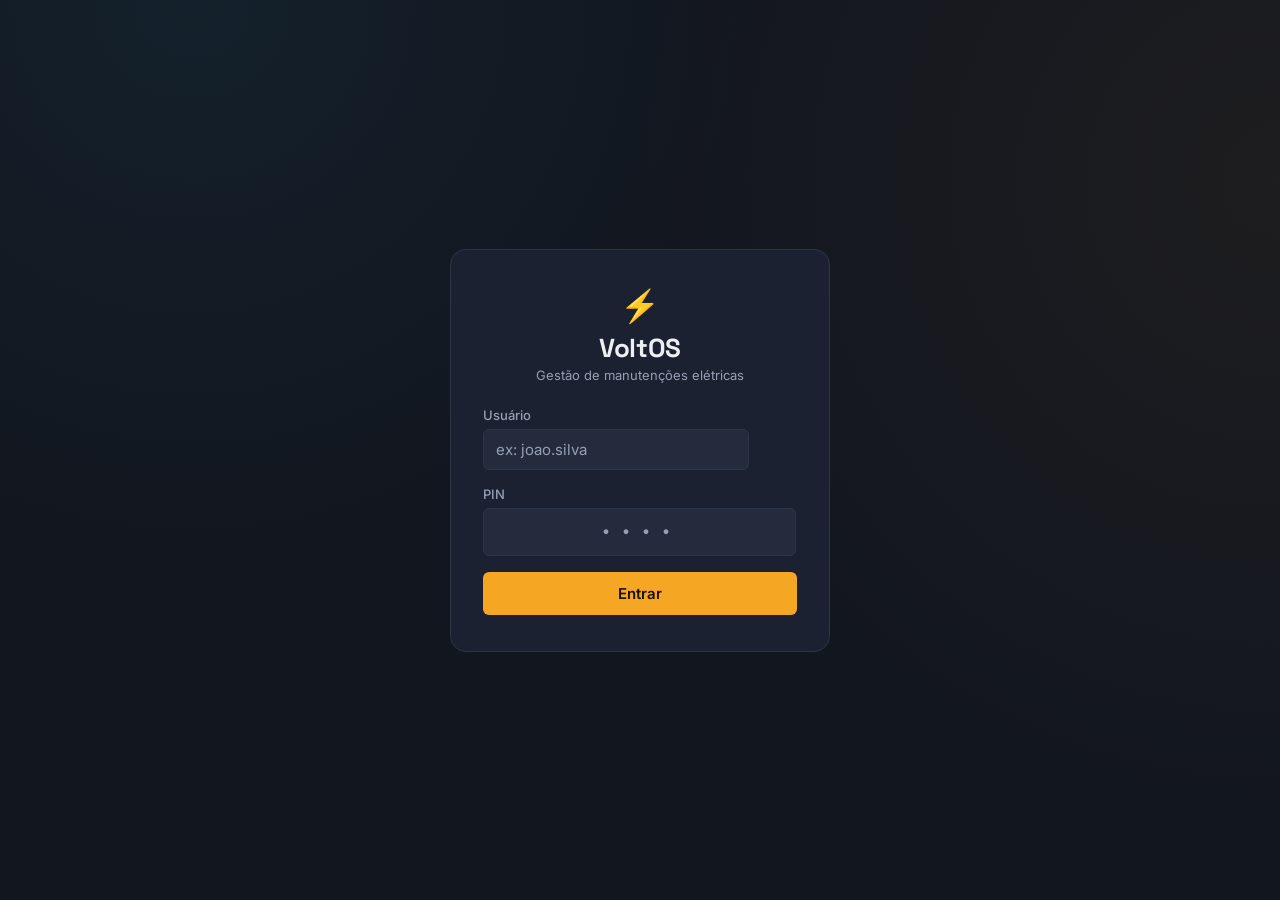
==== index.html @ 751f4649 "Add files via upload" ====
<!DOCTYPE html>
<html lang="pt-BR">
<head>
  <meta charset="UTF-8" />
  <meta name="viewport" content="width=device-width, initial-scale=1, viewport-fit=cover" />
  <title>VoltOS — Entrar</title>
  <link rel="manifest" href="manifest.json" />
  <meta name="theme-color" content="#12161F" />
  <link rel="icon" href="icons/icon.svg" type="image/svg+xml" />
  <link rel="stylesheet" href="css/style.css" />
</head>
<body>
  <div class="login-wrap">
    <div class="login-card">
      <div class="login-logo">
        <div class="bolt-big">⚡</div>
        <h1>VoltOS</h1>
        <p>Gestão de manutenções elétricas</p>
      </div>

      <form id="form-login">
        <div class="field">
          <label for="usuario">Usuário</label>
          <input id="usuario" type="text" autocomplete="username" placeholder="ex: joao.silva" required />
        </div>
        <div class="field">
          <label for="pin">PIN</label>
          <input id="pin" class="pin-input" type="password" inputmode="numeric" pattern="\d{4}"
                 maxlength="4" autocomplete="current-password" placeholder="••••" required />
        </div>
        <button type="submit" class="btn-primary" style="width:100%" id="btn-entrar">Entrar</button>
        <p class="error-msg" id="erro" style="display:none"></p>
      </form>
    </div>
  </div>

  <script type="module">
    import { supabase, slugify } from "./js/supabaseClient.js";

    const form = document.getElementById("form-login");
    const erro = document.getElementById("erro");
    const btn = document.getElementById("btn-entrar");

    // já logado? pula direto pro painel
    supabase.auth.getSession().then(({ data }) => {
      if (data.session) window.location.href = "painel.html";
    });

    form.addEventListener("submit", async (e) => {
      e.preventDefault();
      erro.style.display = "none";
      btn.disabled = true;
      btn.textContent = "Entrando...";

      const usuario = slugify(document.getElementById("usuario").value);
      const pin = document.getElementById("pin").value;
      const email = `${usuario}@voltos.local`;

      const { error } = await supabase.auth.signInWithPassword({ email, password: pin });

      if (error) {
        erro.textContent = "Usuário ou PIN incorretos.";
        erro.style.display = "block";
        btn.disabled = false;
        btn.textContent = "Entrar";
        return;
      }

      window.location.href = "painel.html";
    });
  </script>
  <script src="js/pwa.js"></script>
</body>
</html>
---- css/style.css ----
/* =====================================================================
   VoltOS — Design tokens
   Conceito: painel elétrico industrial. Fundo grafite-azulado, texto
   claro, acento âmbar (fita de sinalização / cobre) e ciano (indicador
   de tensão). Números de O.S. e horários em mono, como etiqueta de
   disjuntor. Status vira um "LED" colorido, não um badge genérico.
   ===================================================================== */

@import url('https://fonts.googleapis.com/css2?family=Space+Grotesk:wght@500;600;700&family=Inter:wght@400;500;600;700&family=JetBrains+Mono:wght@500;600&display=swap');

:root {
  --bg: #12161F;
  --surface: #1B2130;
  --surface-2: #232B3D;
  --border: #2C3547;
  --text: #EDEFF3;
  --text-dim: #96A0B5;
  --accent: #F5A623;
  --accent-dim: #8A6420;
  --cyan: #33C9EB;
  --verde: #3DDC84;
  --amarelo: #F5C518;
  --vermelho: #FF5A5F;

  --font-display: 'Space Grotesk', sans-serif;
  --font-body: 'Inter', sans-serif;
  --font-mono: 'JetBrains Mono', monospace;

  --radius: 10px;
  --radius-sm: 6px;
}

* { box-sizing: border-box; }

html, body {
  margin: 0;
  padding: 0;
  background: var(--bg);
  color: var(--text);
  font-family: var(--font-body);
  -webkit-font-smoothing: antialiased;
}

body {
  background-image:
    radial-gradient(circle at 15% 0%, rgba(51, 201, 235, 0.06), transparent 40%),
    radial-gradient(circle at 100% 20%, rgba(245, 166, 35, 0.05), transparent 45%);
  min-height: 100vh;
}

h1, h2, h3, .display { font-family: var(--font-display); letter-spacing: -0.01em; }

.mono { font-family: var(--font-mono); }

a { color: inherit; }

button {
  font-family: var(--font-body);
  cursor: pointer;
  border: none;
  border-radius: var(--radius-sm);
  transition: transform 0.06s ease, filter 0.15s ease, background 0.15s ease;
}
button:active { transform: translateY(1px); }
button:focus-visible, input:focus-visible, select:focus-visible, textarea:focus-visible {
  outline: 2px solid var(--cyan);
  outline-offset: 2px;
}

input, select, textarea {
  font-family: var(--font-body);
  background: var(--surface-2);
  border: 1px solid var(--border);
  color: var(--text);
  border-radius: var(--radius-sm);
  padding: 10px 12px;
  font-size: 15px;
}
input::placeholder, textarea::placeholder { color: var(--text-dim); }

label { font-size: 13px; color: var(--text-dim); font-weight: 500; display: block; margin-bottom: 6px; }

.btn-primary {
  background: var(--accent);
  color: #1A1200;
  font-weight: 600;
  padding: 12px 20px;
  font-size: 15px;
}
.btn-primary:hover { filter: brightness(1.08); }
.btn-primary:disabled { opacity: 0.5; cursor: not-allowed; }

.btn-secondary {
  background: var(--surface-2);
  color: var(--text);
  border: 1px solid var(--border);
  padding: 12px 20px;
  font-size: 15px;
}
.btn-secondary:hover { background: var(--border); }

.btn-danger {
  background: rgba(255, 90, 95, 0.12);
  color: var(--vermelho);
  border: 1px solid rgba(255, 90, 95, 0.35);
  padding: 10px 16px;
  font-size: 14px;
}
.btn-danger:hover { background: rgba(255, 90, 95, 0.2); }

.btn-ghost {
  background: transparent;
  color: var(--text-dim);
  padding: 8px 12px;
  font-size: 13px;
}
.btn-ghost:hover { color: var(--text); background: var(--surface-2); }

/* -------------------- shell / topo -------------------- */
.topbar {
  display: flex; align-items: center; justify-content: space-between;
  padding: 14px 20px; border-bottom: 1px solid var(--border);
  background: rgba(18, 22, 31, 0.85); backdrop-filter: blur(8px);
  position: sticky; top: 0; z-index: 10;
}
.brand { display: flex; align-items: center; gap: 10px; font-family: var(--font-display); font-weight: 700; font-size: 20px; }
.brand .bolt { color: var(--accent); }
.topbar-right { display: flex; align-items: center; gap: 12px; font-size: 14px; color: var(--text-dim); }
.chip-papel {
  font-size: 11px; text-transform: uppercase; letter-spacing: 0.04em;
  padding: 3px 8px; border-radius: 20px; border: 1px solid var(--border); font-weight: 600;
}
.chip-papel.gestor { color: var(--accent); border-color: var(--accent-dim); }

.container { max-width: 1000px; margin: 0 auto; padding: 20px; }

/* -------------------- banner ajudante -------------------- */
.banner-ajudante {
  background: linear-gradient(90deg, rgba(51,201,235,0.15), rgba(51,201,235,0.05));
  border: 1px solid rgba(51,201,235,0.4);
  color: var(--cyan);
  padding: 10px 16px; border-radius: var(--radius-sm);
  display: flex; align-items: center; justify-content: space-between;
  margin-bottom: 16px; font-size: 14px; font-weight: 500;
}

/* -------------------- tabs -------------------- */
.tabs { display: flex; gap: 6px; overflow-x: auto; margin-bottom: 18px; padding-bottom: 2px; }
.tab {
  background: var(--surface); border: 1px solid var(--border); color: var(--text-dim);
  padding: 9px 14px; border-radius: 20px; font-size: 13px; font-weight: 600; white-space: nowrap;
}
.tab.ativa { background: var(--accent); color: #1A1200; border-color: var(--accent); }
.tab .count { opacity: 0.7; margin-left: 4px; }

/* -------------------- card de O.S. -------------------- */
.os-card {
  background: var(--surface); border: 1px solid var(--border); border-radius: var(--radius);
  padding: 16px; margin-bottom: 12px; position: relative; overflow: hidden;
}
.os-card::before {
  content: ""; position: absolute; left: 0; top: 0; bottom: 0; width: 4px;
  background: var(--led);
}
.os-card.prio-normal { --led: var(--verde); }
.os-card.prio-prioritaria { --led: var(--amarelo); }
.os-card.prio-emergencial { --led: var(--vermelho); }

.os-card-top { display: flex; justify-content: space-between; align-items: flex-start; gap: 10px; }
.os-numero { font-family: var(--font-mono); color: var(--text-dim); font-size: 13px; }
.os-equip { font-family: var(--font-display); font-weight: 600; font-size: 16px; margin: 2px 0 4px; }
.os-setor { font-size: 12px; color: var(--text-dim); text-transform: uppercase; letter-spacing: 0.03em; }
.os-desc { font-size: 14px; color: var(--text-dim); margin: 8px 0; line-height: 1.5; }

.led-prio {
  width: 8px; height: 8px; border-radius: 50%; background: var(--led);
  display: inline-block; box-shadow: 0 0 8px var(--led);
}
.tag-prio { display: flex; align-items: center; gap: 6px; font-size: 12px; font-weight: 600; color: var(--led); }

.os-meta { display: flex; flex-wrap: wrap; gap: 12px; font-size: 12px; color: var(--text-dim); margin-top: 8px; }
.os-actions { display: flex; gap: 8px; margin-top: 14px; flex-wrap: wrap; }

.empty-state {
  text-align: center; padding: 60px 20px; color: var(--text-dim);
}
.empty-state .icon { font-size: 32px; margin-bottom: 10px; opacity: 0.5; }

/* -------------------- login -------------------- */
.login-wrap {
  min-height: 100vh; display: flex; align-items: center; justify-content: center; padding: 20px;
}
.login-card {
  background: var(--surface); border: 1px solid var(--border); border-radius: 16px;
  padding: 36px 32px; width: 100%; max-width: 380px;
}
.login-logo { text-align: center; margin-bottom: 24px; }
.login-logo .bolt-big { font-size: 32px; color: var(--accent); }
.login-logo h1 { font-size: 26px; margin: 6px 0 2px; }
.login-logo p { color: var(--text-dim); font-size: 13px; margin: 0; }
.pin-input { letter-spacing: 8px; font-family: var(--font-mono); font-size: 20px; text-align: center; }
.field { margin-bottom: 16px; }
.error-msg { color: var(--vermelho); font-size: 13px; margin-top: 10px; text-align: center; }

/* -------------------- modal -------------------- */
.modal-overlay {
  position: fixed; inset: 0; background: rgba(10,12,18,0.7); backdrop-filter: blur(3px);
  display: flex; align-items: center; justify-content: center; z-index: 100; padding: 16px;
}
.modal {
  background: var(--surface); border: 1px solid var(--border); border-radius: var(--radius);
  width: 100%; max-width: 460px; max-height: 90vh; overflow-y: auto; padding: 24px;
}
.modal h2 { margin-top: 0; font-size: 19px; }
.modal-actions { display: flex; gap: 10px; justify-content: flex-end; margin-top: 22px; }

.radio-group { display: flex; flex-direction: column; gap: 8px; }
.radio-option {
  display: flex; align-items: center; gap: 10px; padding: 10px 12px;
  background: var(--surface-2); border: 1px solid var(--border); border-radius: var(--radius-sm);
  font-size: 14px; cursor: pointer;
}
.radio-option:has(input:checked) { border-color: var(--accent); background: rgba(245,166,35,0.08); }

.grid-2 { display: grid; grid-template-columns: 1fr 1fr; gap: 12px; }

@media (max-width: 520px) {
  .grid-2 { grid-template-columns: 1fr; }
  .container { padding: 14px; }
}
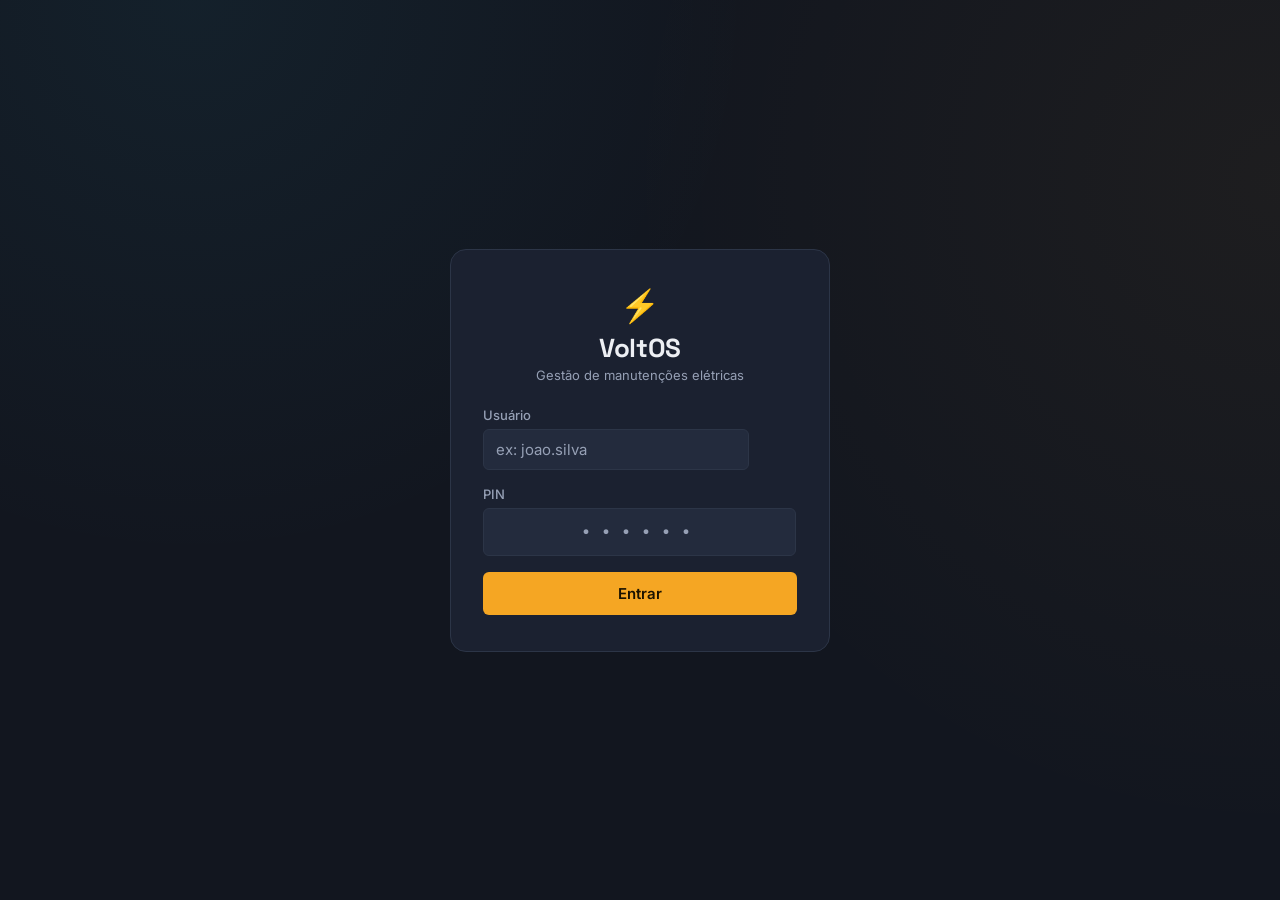
==== commit 9fce6dcc: "Add files via upload" ====
--- a/index.html
+++ b/index.html
@@ -25,8 +25,8 @@
         </div>
         <div class="field">
           <label for="pin">PIN</label>
-          <input id="pin" class="pin-input" type="password" inputmode="numeric" pattern="\d{4}"
-                 maxlength="4" autocomplete="current-password" placeholder="••••" required />
+          <input id="pin" class="pin-input" type="password" inputmode="numeric" pattern="\d{6}"
+                 maxlength="6" autocomplete="current-password" placeholder="••••••" required />
         </div>
         <button type="submit" class="btn-primary" style="width:100%" id="btn-entrar">Entrar</button>
         <p class="error-msg" id="erro" style="display:none"></p>
